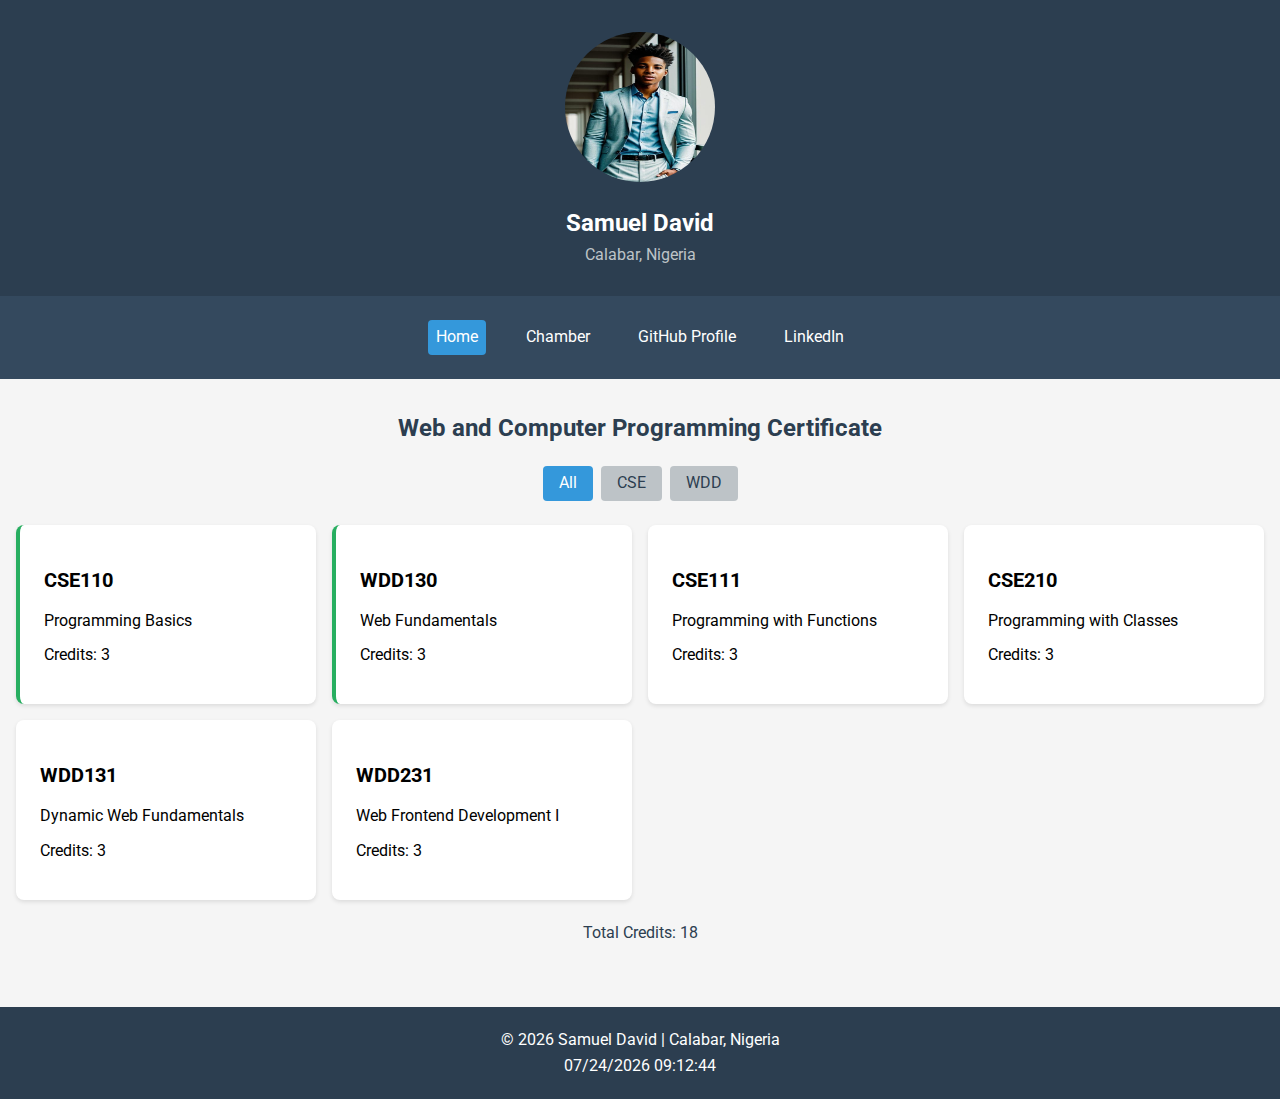
==== index.html @ d095984a "initial commit" ====
<!DOCTYPE html>
<html lang="en">
<head>
  <meta charset="UTF-8">
  <meta name="viewport" content="width=device-width, initial-scale=1.0">
  <meta name="description" content="Course home page for WDD 231 - Web Frontend Development.">
  <meta name="author" content="Samuel David">
  <meta name="keywords" content="WDD 231, Web Frontend Development, HTML, CSS, JavaScript">
  <title>WDD 231 - Course Home Page</title>
  <link rel="stylesheet" href="styles/normalize.css">
  <link rel="stylesheet" href="styles/small.css">
  <link rel="stylesheet" href="styles/larger.css" media="(min-width: 32.5rem)">
  <link href="https://fonts.googleapis.com/css2?family=Roboto:wght@400;700&display=swap" rel="stylesheet">
  <script src="scripts/navigation.js" defer></script>
  <script src="scripts/course.js" defer></script>
</head>
<body>
  <header>
    <img src="images/profile.jpg" alt="Samuel David">
    <h1>Samuel David</h1>
    <p>Calabar, Nigeria</p>
  </header>

  <nav>
    <button id="menu-button" aria-label="Toggle Menu">☰</button>
    <ul>
      <li><a href="#" class="active">Home</a></li>
      <li><a href="#">Chamber</a></li>
      <li><a href="https://github.com/Samzee712">GitHub Profile</a></li>
      <li><a href="https://www.linkedin.com">LinkedIn</a></li>
    </ul>
  </nav>

  <main>
    <section class="certificate">
      <h2>Web and Computer Programming Certificate</h2>
      <div id="course-filters">
        <button data-filter="all" class="active-filter">All</button>
        <button data-filter="cse">CSE</button>
        <button data-filter="wdd">WDD</button>
      </div>
      <div id="course-list"></div>
      <p class="credits">Total Credits: <span id="total-credits">0</span></p>
    </section>
  </main>

  <footer>
    <p>&copy; <span id="currentyear"></span> Samuel David | Calabar, Nigeria</p>
    <p id="lastModified">Last Update: <span id="lastModifiedDate"></span></p>
  </footer>
</body>
</html>
---- styles/small.css ----
/* Base Styles */
body {
  font-family: 'Roboto', sans-serif;
  margin: 0;
  background-color: #f5f5f5;
}

header {
  background-color: #2c3e50;
  color: white;
  text-align: center;
  padding: 1rem;
}

header img {
  width: 120px;
  height: 120px;
  border-radius: 50%;
  margin-bottom: 1rem;
}

header h1 {
  margin: 0.5rem 0;
  font-size: 1.5rem;
}

header p {
  margin: 0;
  color: #bdc3c7;
}

nav {
  background-color: #34495e;
  padding: 1rem;
}

nav ul {
  list-style: none;
  padding: 0;
  margin: 0;
  display: none;
}

nav ul.active {
  display: block;
}

nav ul li {
  margin: 0.5rem 0;
}

nav ul li a {
  color: white;
  text-decoration: none;
  padding: 0.5rem;
  display: block;
}

nav ul li a.active {
  background-color: #3498db;
  border-radius: 4px;
}

main {
  padding: 1rem;
}

.certificate h2 {
  color: #2c3e50;
  text-align: center;
  margin-bottom: 1.5rem;
}

#course-filters {
  display: flex;
  gap: 0.5rem;
  justify-content: center;
  margin-bottom: 1.5rem;
}

#course-filters button {
  padding: 0.5rem 1rem;
  border: none;
  background-color: #bdc3c7;
  color: #2c3e50;
  border-radius: 4px;
  cursor: pointer;
}

#course-filters button.active-filter {
  background-color: #3498db;
  color: white;
}

#course-list {
  display: grid;
  gap: 1rem;
}

.course-card {
  background-color: white;
  padding: 1rem;
  border-radius: 8px;
  box-shadow: 0 2px 4px rgba(0,0,0,0.1);
}

.course-card.completed {
  border-left: 4px solid #27ae60;
}

.credits {
  text-align: center;
  color: #2c3e50;
  margin-top: 1.5rem;
}

footer {
  background-color: #2c3e50;
  color: white;
  text-align: center;
  padding: 1rem;
  margin-top: 2rem;
}

footer p {
  margin: 0.5rem 0;
}
---- styles/larger.css ----
@media (min-width: 32.5rem) {
  nav ul {
    display: flex;
    justify-content: center;
    gap: 2rem;
  }

  nav #menu-button {
    display: none;
  }

  header {
    padding: 2rem;
  }

  header img {
    width: 150px;
    height: 150px;
  }

  #course-list {
    grid-template-columns: repeat(auto-fit, minmax(250px, 1fr));
  }

  .course-card {
    padding: 1.5rem;
  }

  .course-card h3 {
    font-size: 1.25rem;
  }
}
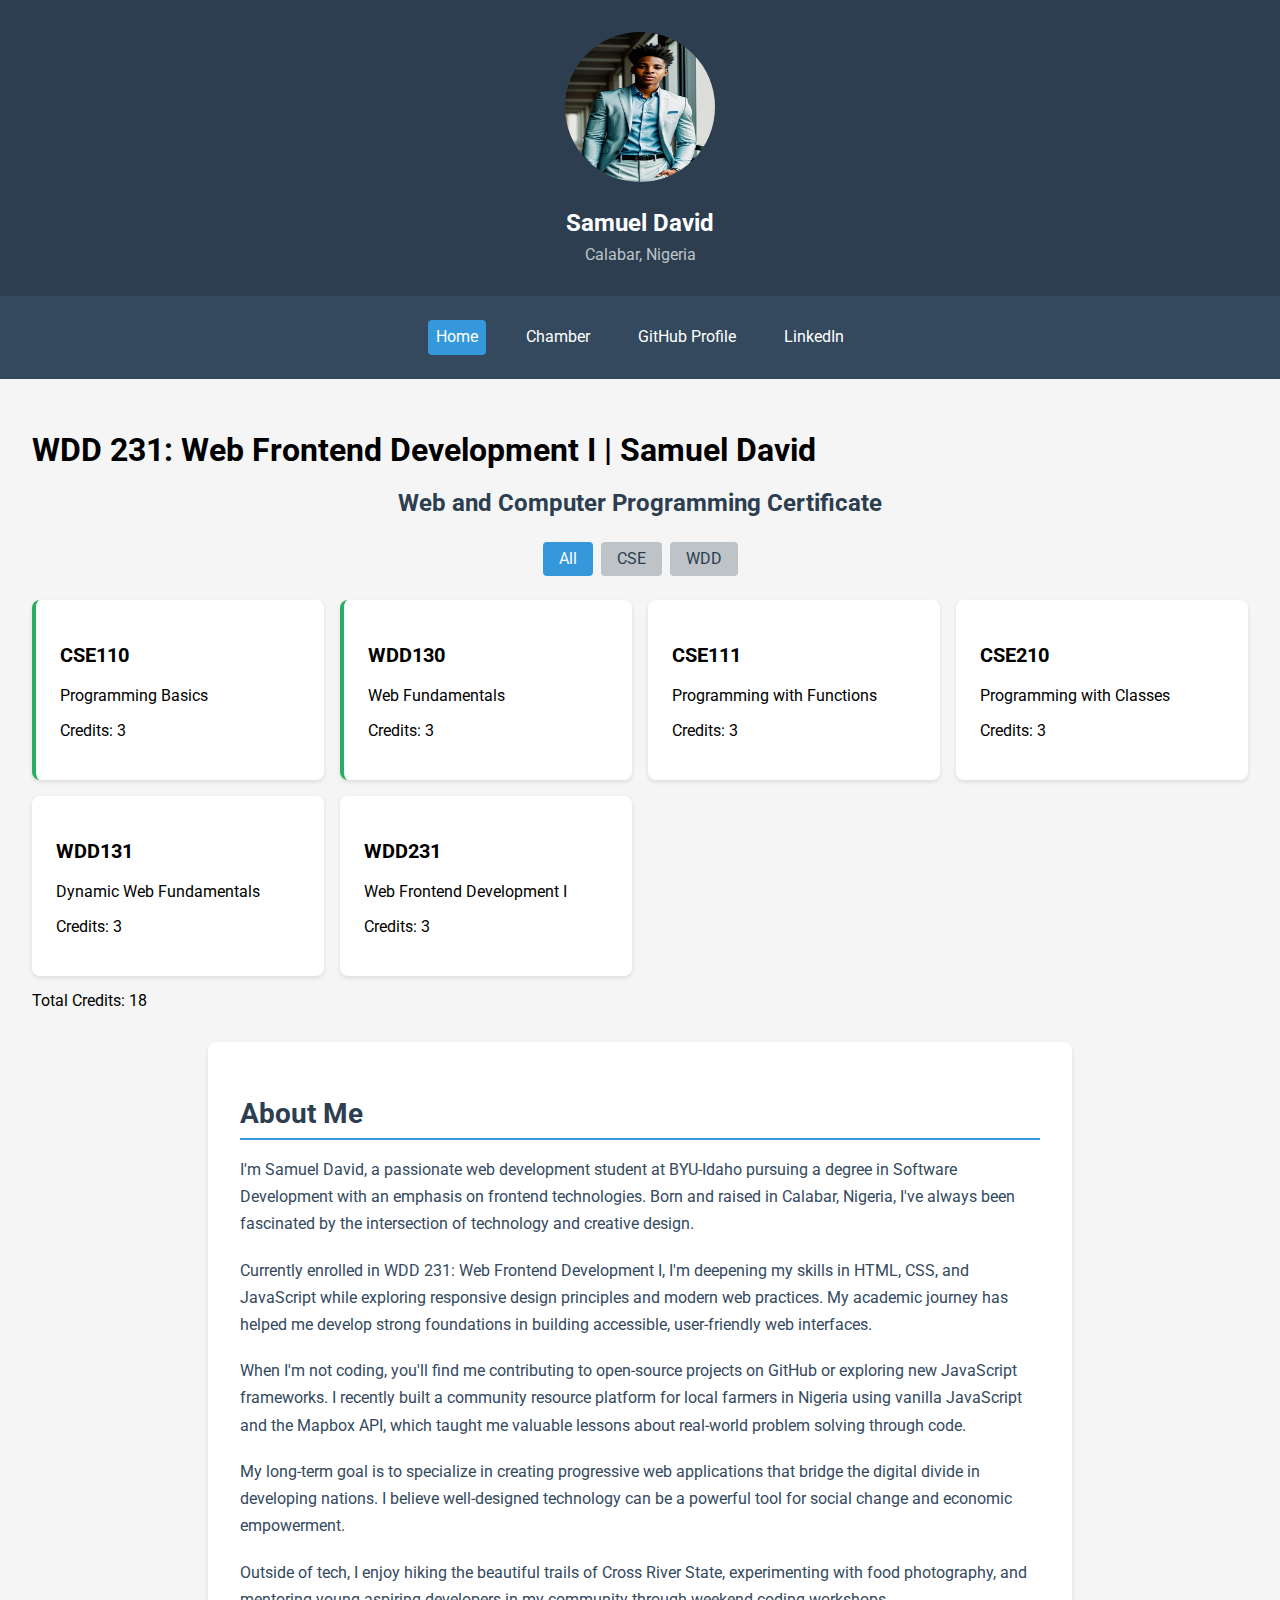
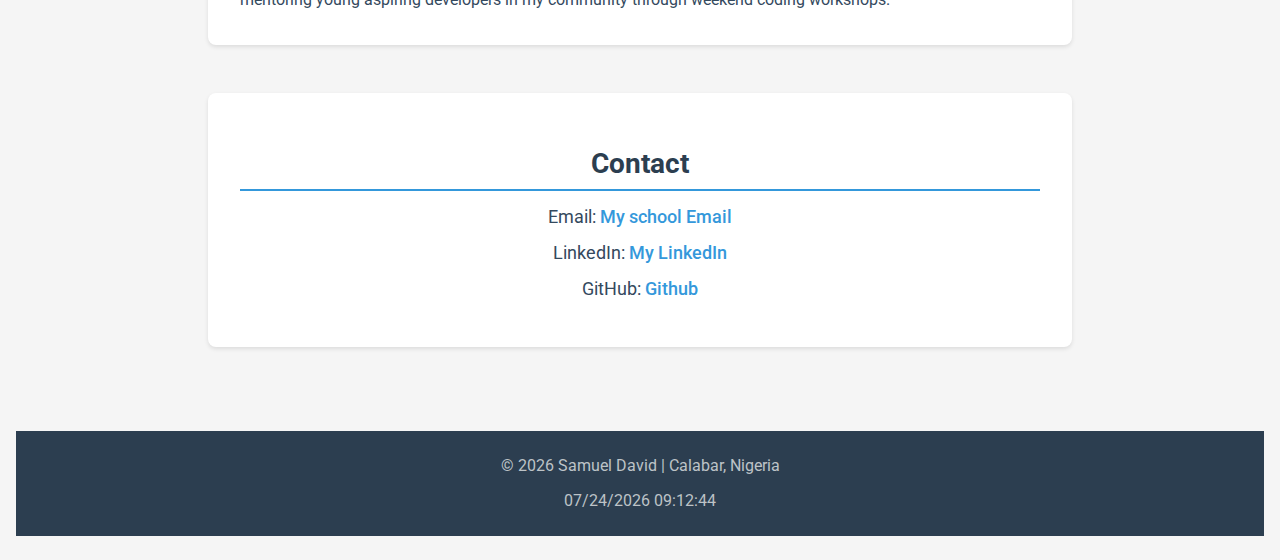
==== commit a88539b9: "corrected" ====
--- a/index.html
+++ b/index.html
@@ -1,19 +1,24 @@
 <!DOCTYPE html>
 <html lang="en">
+
 <head>
   <meta charset="UTF-8">
   <meta name="viewport" content="width=device-width, initial-scale=1.0">
-  <meta name="description" content="Course home page for WDD 231 - Web Frontend Development.">
+  <meta name="description"
+    content="Samuel David's course home page for WDD 231 - Web Frontend Development at BYU-Idaho. Explore projects and assignments.">
   <meta name="author" content="Samuel David">
   <meta name="keywords" content="WDD 231, Web Frontend Development, HTML, CSS, JavaScript">
-  <title>WDD 231 - Course Home Page</title>
+  <title>WDD 231 - Web Frontend Development I | Samuel David</title>
   <link rel="stylesheet" href="styles/normalize.css">
   <link rel="stylesheet" href="styles/small.css">
   <link rel="stylesheet" href="styles/larger.css" media="(min-width: 32.5rem)">
+  <link rel="preconnect" href="https://fonts.googleapis.com">
+  <link rel="preconnect" href="https://fonts.gstatic.com" crossorigin>
   <link href="https://fonts.googleapis.com/css2?family=Roboto:wght@400;700&display=swap" rel="stylesheet">
   <script src="scripts/navigation.js" defer></script>
   <script src="scripts/course.js" defer></script>
 </head>
+
 <body>
   <header>
     <img src="images/profile.jpg" alt="Samuel David">
@@ -32,21 +37,44 @@
   </nav>
 
   <main>
-    <section class="certificate">
-      <h2>Web and Computer Programming Certificate</h2>
-      <div id="course-filters">
-        <button data-filter="all" class="active-filter">All</button>
-        <button data-filter="cse">CSE</button>
-        <button data-filter="wdd">WDD</button>
-      </div>
-      <div id="course-list"></div>
-      <p class="credits">Total Credits: <span id="total-credits">0</span></p>
-    </section>
-  </main>
+    <main>
+      <h1>WDD 231: Web Frontend Development I | Samuel David</h1>
+      <section class="certificate">
+        <h2>Web and Computer Programming Certificate</h2>
+        <div id="course-filters">
+          <button data-filter="all" class="active-filter">All</button>
+          <button data-filter="cse">CSE</button>
+          <button data-filter="wdd">WDD</button>
+        </div>
+        <div id="course-list"></div>
+        <p class="credits">Total Credits: <span id="total-credits">0</span></p>
+      </section>
 
-  <footer>
-    <p>&copy; <span id="currentyear"></span> Samuel David | Calabar, Nigeria</p>
-    <p id="lastModified">Last Update: <span id="lastModifiedDate"></span></p>
-  </footer>
+      <section class="about">
+        <h2>About Me</h2>
+        <p>I'm Samuel David, a passionate web development student at BYU-Idaho pursuing a degree in Software Development with an emphasis on frontend technologies. Born and raised in Calabar, Nigeria, I've always been fascinated by the intersection of technology and creative design.</p>
+      
+        <p>Currently enrolled in WDD 231: Web Frontend Development I, I'm deepening my skills in HTML, CSS, and JavaScript while exploring responsive design principles and modern web practices. My academic journey has helped me develop strong foundations in building accessible, user-friendly web interfaces.</p>
+      
+        <p>When I'm not coding, you'll find me contributing to open-source projects on GitHub or exploring new JavaScript frameworks. I recently built a community resource platform for local farmers in Nigeria using vanilla JavaScript and the Mapbox API, which taught me valuable lessons about real-world problem solving through code.</p>
+      
+        <p>My long-term goal is to specialize in creating progressive web applications that bridge the digital divide in developing nations. I believe well-designed technology can be a powerful tool for social change and economic empowerment.</p>
+      
+        <p>Outside of tech, I enjoy hiking the beautiful trails of Cross River State, experimenting with food photography, and mentoring young aspiring developers in my community through weekend coding workshops.</p>
+      </section>
+
+      <section class="contact">
+        <h2>Contact</h2>
+        <p>Email: <a href="mailto:sdavid1@byupathway.edu">My school Email</a></p>
+        <p>LinkedIn: <a href="https://www.linkedin.com">My LinkedIn</a></p>
+        <p>GitHub: <a href="https://github.com/Samzee712">Github</a></p>
+      </section>
+    </main>
+
+    <footer>
+      <p>&copy; <span id="currentyear"></span> Samuel David | Calabar, Nigeria</p>
+      <p id="lastModified">Last Update: <span id="lastModifiedDate"></span></p>
+    </footer>
 </body>
+
 </html>--- a/styles/small.css
+++ b/styles/small.css
@@ -108,20 +108,108 @@
   border-left: 4px solid #27ae60;
 }
 
-.credits {
-  text-align: center;
-  color: #2c3e50;
-  margin-top: 1.5rem;
-}
-
-footer {
+/* About Section Styling */
+.about {
+  background-color: white;
+  padding: 1.5rem;
+  border-radius: 8px;
+  box-shadow: 0 2px 4px rgba(0,0,0,0.1);
+  margin: 2rem auto;
+  max-width: 800px;
+}
+
+.about h2 {
+  color: #2c3e50;
+  font-size: 1.5rem;
+  margin-bottom: 1rem;
+  border-bottom: 2px solid #3498db;
+  padding-bottom: 0.5rem;
+}
+
+.about p {
+  color: #34495e;
+  line-height: 1.6;
+  margin: 0;
+  font-size: 1rem;
+}
+
+/* Larger Screen Adjustments */
+@media (min-width: 32.5rem) {
+  .about {
+    padding: 2rem;
+    margin: 2rem auto 3rem;
+  }
+
+  .about h2 {
+    font-size: 1.75rem;
+  }
+
+  .about p {
+    margin-bottom: 1.2rem;
+    line-height: 1.7;
+  }
+  
+  .about p:last-child {
+    margin-bottom: 0;
+  }
+}
+/* Contact Section Styling */
+.contact {
+  background-color: white;
+  padding: 1.5rem;
+  border-radius: 8px;
+  box-shadow: 0 2px 4px rgba(0,0,0,0.1);
+  margin: 2rem auto;
+  max-width: 800px;
+  text-align: center;
+}
+
+.contact h2 {
+  color: #2c3e50;
+  font-size: 1.5rem;
+  margin-bottom: 1rem;
+  border-bottom: 2px solid #3498db;
+  padding-bottom: 0.5rem;
+}
+
+.contact p {
+  color: #34495e;
+  margin: 1rem 0;
+}
+
+.contact a {
+  color: #3498db;
+  text-decoration: none;
+  font-weight: 500;
+  transition: color 0.3s ease;
+}
+
+.contact a:hover {
+  color: #2980b9;
+  text-decoration: underline;
+}
+
+/* Larger Screen Adjustments */
+@media (min-width: 32.5rem) {
+  .contact {
+    padding: 2rem;
+    margin: 2rem auto 3rem;
+  }
+
+  .contact h2 {
+    font-size: 1.75rem;
+  }
+
+  .contact p {
+    font-size: 1.1rem;
+  }
+}
+
+footer{
   background-color: #2c3e50;
-  color: white;
-  text-align: center;
-  padding: 1rem;
-  margin-top: 2rem;
-}
-
-footer p {
   margin: 0.5rem 0;
+  text-align: center;
+  color: #bdc3c7;
+  padding: 10px;
+  margin-top: 20px;
 }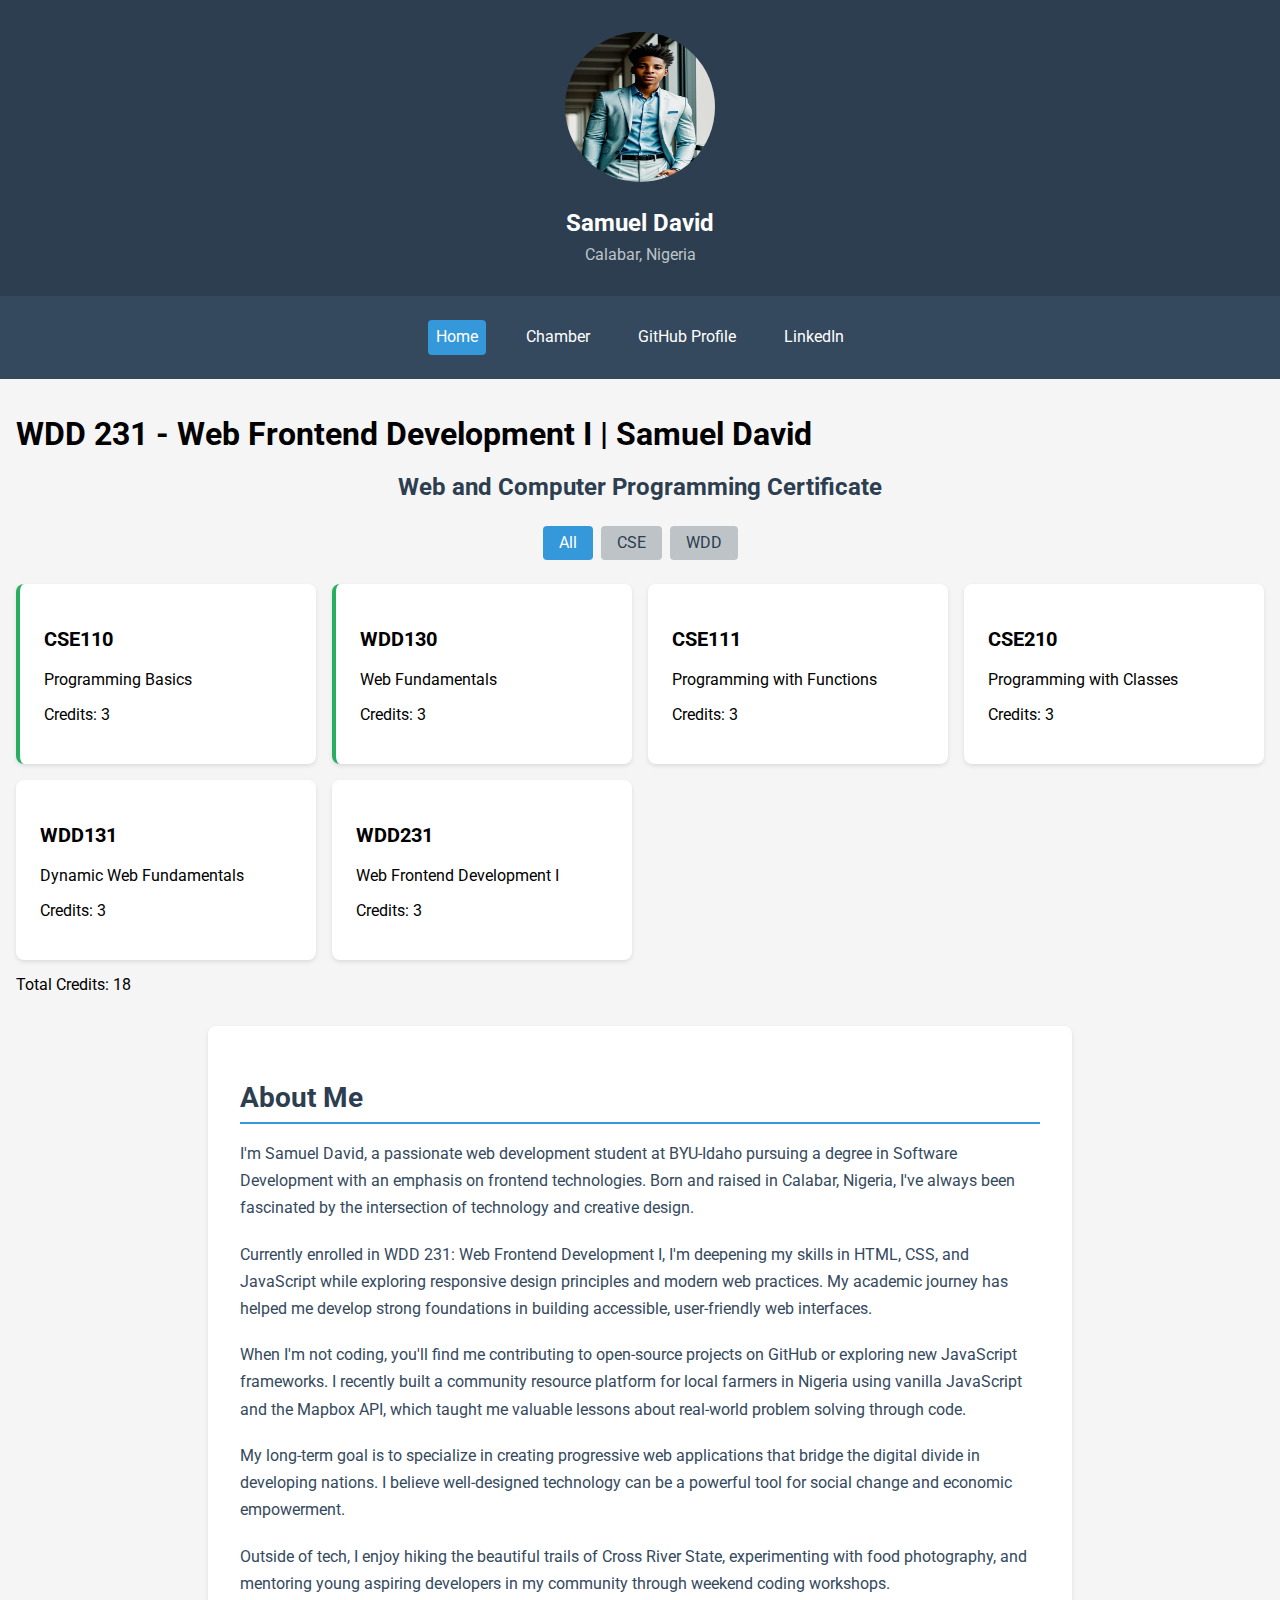
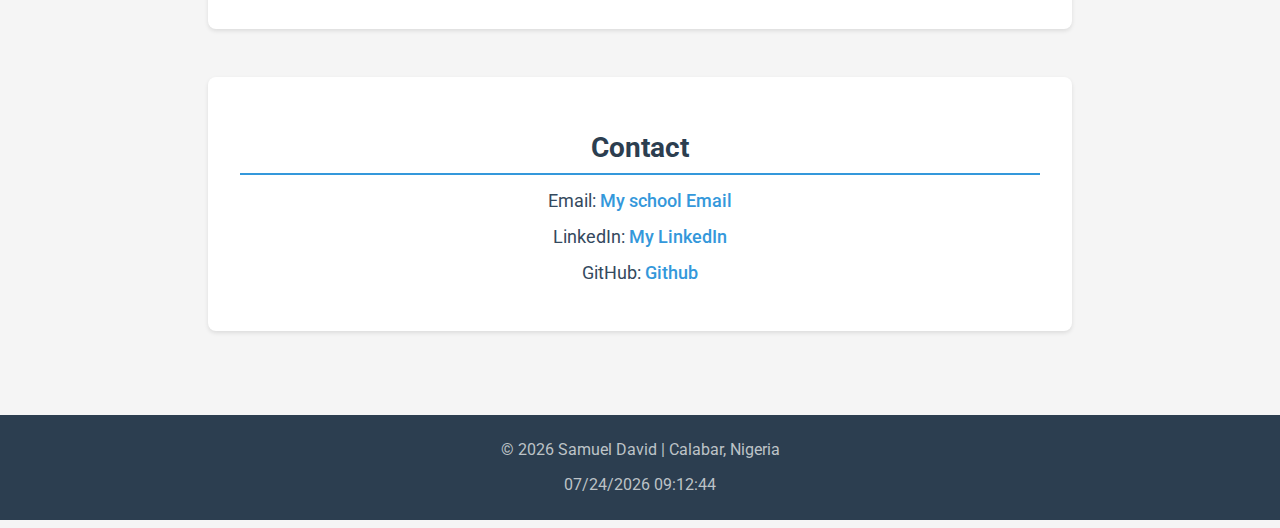
==== commit 901c9544: "new" ====
--- a/index.html
+++ b/index.html
@@ -37,44 +37,52 @@
   </nav>
 
   <main>
-    <main>
-      <h1>WDD 231: Web Frontend Development I | Samuel David</h1>
-      <section class="certificate">
-        <h2>Web and Computer Programming Certificate</h2>
-        <div id="course-filters">
-          <button data-filter="all" class="active-filter">All</button>
-          <button data-filter="cse">CSE</button>
-          <button data-filter="wdd">WDD</button>
-        </div>
-        <div id="course-list"></div>
-        <p class="credits">Total Credits: <span id="total-credits">0</span></p>
-      </section>
+    <h1>WDD 231 - Web Frontend Development I | Samuel David</h1>
+    <section class="certificate">
+      <h2>Web and Computer Programming Certificate</h2>
+      <div id="course-filters">
+        <button data-filter="all" class="active-filter">All</button>
+        <button data-filter="cse">CSE</button>
+        <button data-filter="wdd">WDD</button>
+      </div>
+      <div id="course-list"></div>
+      <p class="credits">Total Credits: <span id="total-credits">0</span></p>
+    </section>
 
-      <section class="about">
-        <h2>About Me</h2>
-        <p>I'm Samuel David, a passionate web development student at BYU-Idaho pursuing a degree in Software Development with an emphasis on frontend technologies. Born and raised in Calabar, Nigeria, I've always been fascinated by the intersection of technology and creative design.</p>
-      
-        <p>Currently enrolled in WDD 231: Web Frontend Development I, I'm deepening my skills in HTML, CSS, and JavaScript while exploring responsive design principles and modern web practices. My academic journey has helped me develop strong foundations in building accessible, user-friendly web interfaces.</p>
-      
-        <p>When I'm not coding, you'll find me contributing to open-source projects on GitHub or exploring new JavaScript frameworks. I recently built a community resource platform for local farmers in Nigeria using vanilla JavaScript and the Mapbox API, which taught me valuable lessons about real-world problem solving through code.</p>
-      
-        <p>My long-term goal is to specialize in creating progressive web applications that bridge the digital divide in developing nations. I believe well-designed technology can be a powerful tool for social change and economic empowerment.</p>
-      
-        <p>Outside of tech, I enjoy hiking the beautiful trails of Cross River State, experimenting with food photography, and mentoring young aspiring developers in my community through weekend coding workshops.</p>
-      </section>
+    <section class="about">
+      <h2>About Me</h2>
+      <p>I'm Samuel David, a passionate web development student at BYU-Idaho pursuing a degree in Software Development
+        with an emphasis on frontend technologies. Born and raised in Calabar, Nigeria, I've always been fascinated by
+        the intersection of technology and creative design.</p>
 
-      <section class="contact">
-        <h2>Contact</h2>
-        <p>Email: <a href="mailto:sdavid1@byupathway.edu">My school Email</a></p>
-        <p>LinkedIn: <a href="https://www.linkedin.com">My LinkedIn</a></p>
-        <p>GitHub: <a href="https://github.com/Samzee712">Github</a></p>
-      </section>
-    </main>
+      <p>Currently enrolled in WDD 231: Web Frontend Development I, I'm deepening my skills in HTML, CSS, and JavaScript
+        while exploring responsive design principles and modern web practices. My academic journey has helped me develop
+        strong foundations in building accessible, user-friendly web interfaces.</p>
 
-    <footer>
-      <p>&copy; <span id="currentyear"></span> Samuel David | Calabar, Nigeria</p>
-      <p id="lastModified">Last Update: <span id="lastModifiedDate"></span></p>
-    </footer>
+      <p>When I'm not coding, you'll find me contributing to open-source projects on GitHub or exploring new JavaScript
+        frameworks. I recently built a community resource platform for local farmers in Nigeria using vanilla JavaScript
+        and the Mapbox API, which taught me valuable lessons about real-world problem solving through code.</p>
+
+      <p>My long-term goal is to specialize in creating progressive web applications that bridge the digital divide in
+        developing nations. I believe well-designed technology can be a powerful tool for social change and economic
+        empowerment.</p>
+
+      <p>Outside of tech, I enjoy hiking the beautiful trails of Cross River State, experimenting with food photography,
+        and mentoring young aspiring developers in my community through weekend coding workshops.</p>
+    </section>
+
+    <section class="contact">
+      <h2>Contact</h2>
+      <p>Email: <a href="mailto:sdavid1@byupathway.edu">My school Email</a></p>
+      <p>LinkedIn: <a href="https://www.linkedin.com">My LinkedIn</a></p>
+      <p>GitHub: <a href="https://github.com/Samzee712">Github</a></p>
+    </section>
+  </main>
+
+  <footer>
+    <p>&copy; <span id="currentyear"></span> Samuel David | Calabar, Nigeria</p>
+    <p id="lastModified">Last Update: <span id="lastModifiedDate"></span></p>
+  </footer>
 </body>
 
 </html>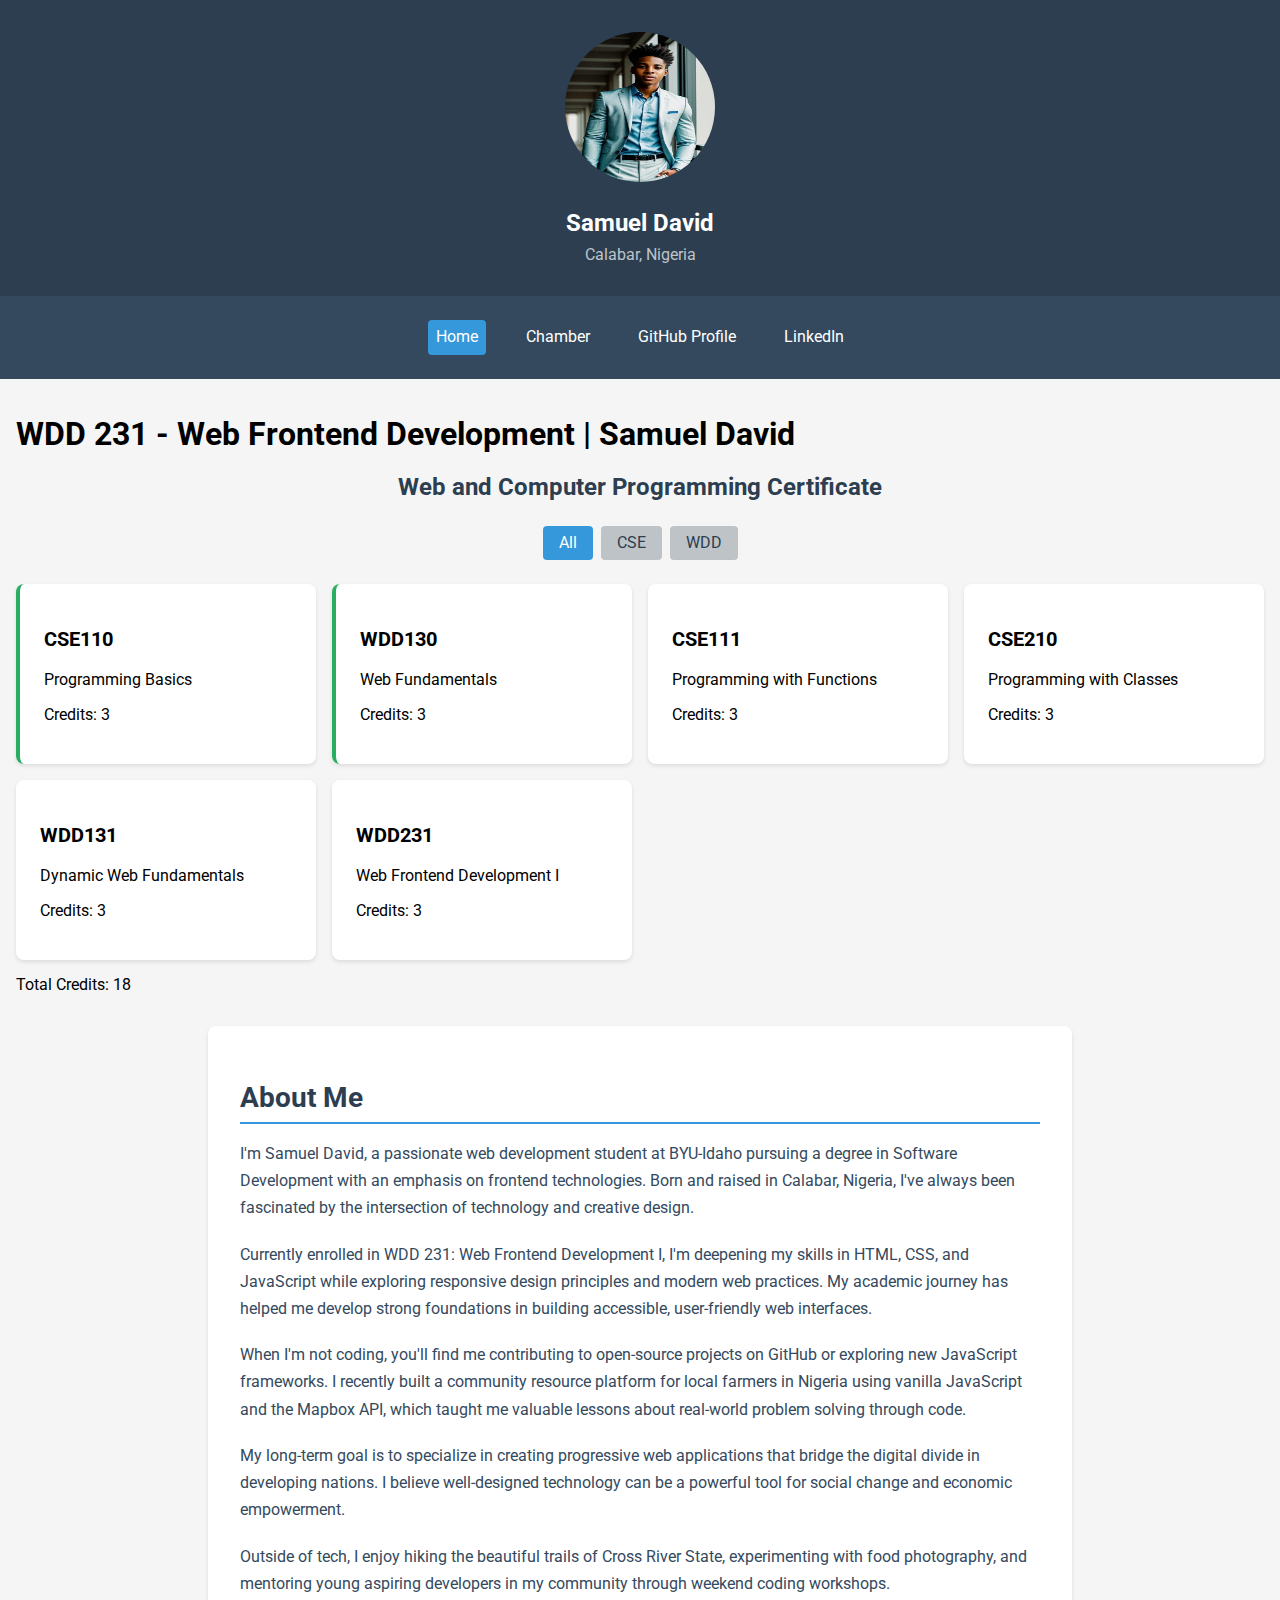
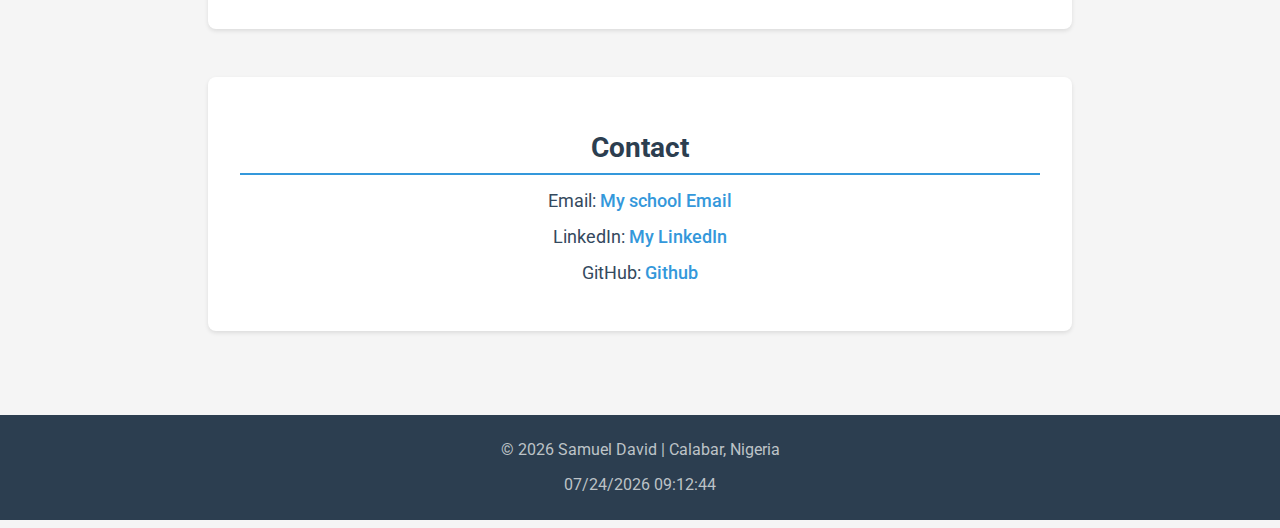
==== commit ced578e4: "cleared" ====
--- a/index.html
+++ b/index.html
@@ -4,11 +4,10 @@
 <head>
   <meta charset="UTF-8">
   <meta name="viewport" content="width=device-width, initial-scale=1.0">
-  <meta name="description"
-    content="Samuel David's course home page for WDD 231 - Web Frontend Development at BYU-Idaho. Explore projects and assignments.">
+  <meta name="description" content="Samuel David's portfolio for WDD 231 - Web Frontend Development I at BYU-Idaho. Explore projects in HTML, CSS, JavaScript, and responsive design.">
   <meta name="author" content="Samuel David">
   <meta name="keywords" content="WDD 231, Web Frontend Development, HTML, CSS, JavaScript">
-  <title>WDD 231 - Web Frontend Development I | Samuel David</title>
+  <title>WDD 231 - Web Frontend Development | Samuel David</title>
   <link rel="stylesheet" href="styles/normalize.css">
   <link rel="stylesheet" href="styles/small.css">
   <link rel="stylesheet" href="styles/larger.css" media="(min-width: 32.5rem)">
@@ -37,7 +36,7 @@
   </nav>
 
   <main>
-    <h1>WDD 231 - Web Frontend Development I | Samuel David</h1>
+    <h1>WDD 231 - Web Frontend Development | Samuel David</h1>
     <section class="certificate">
       <h2>Web and Computer Programming Certificate</h2>
       <div id="course-filters">
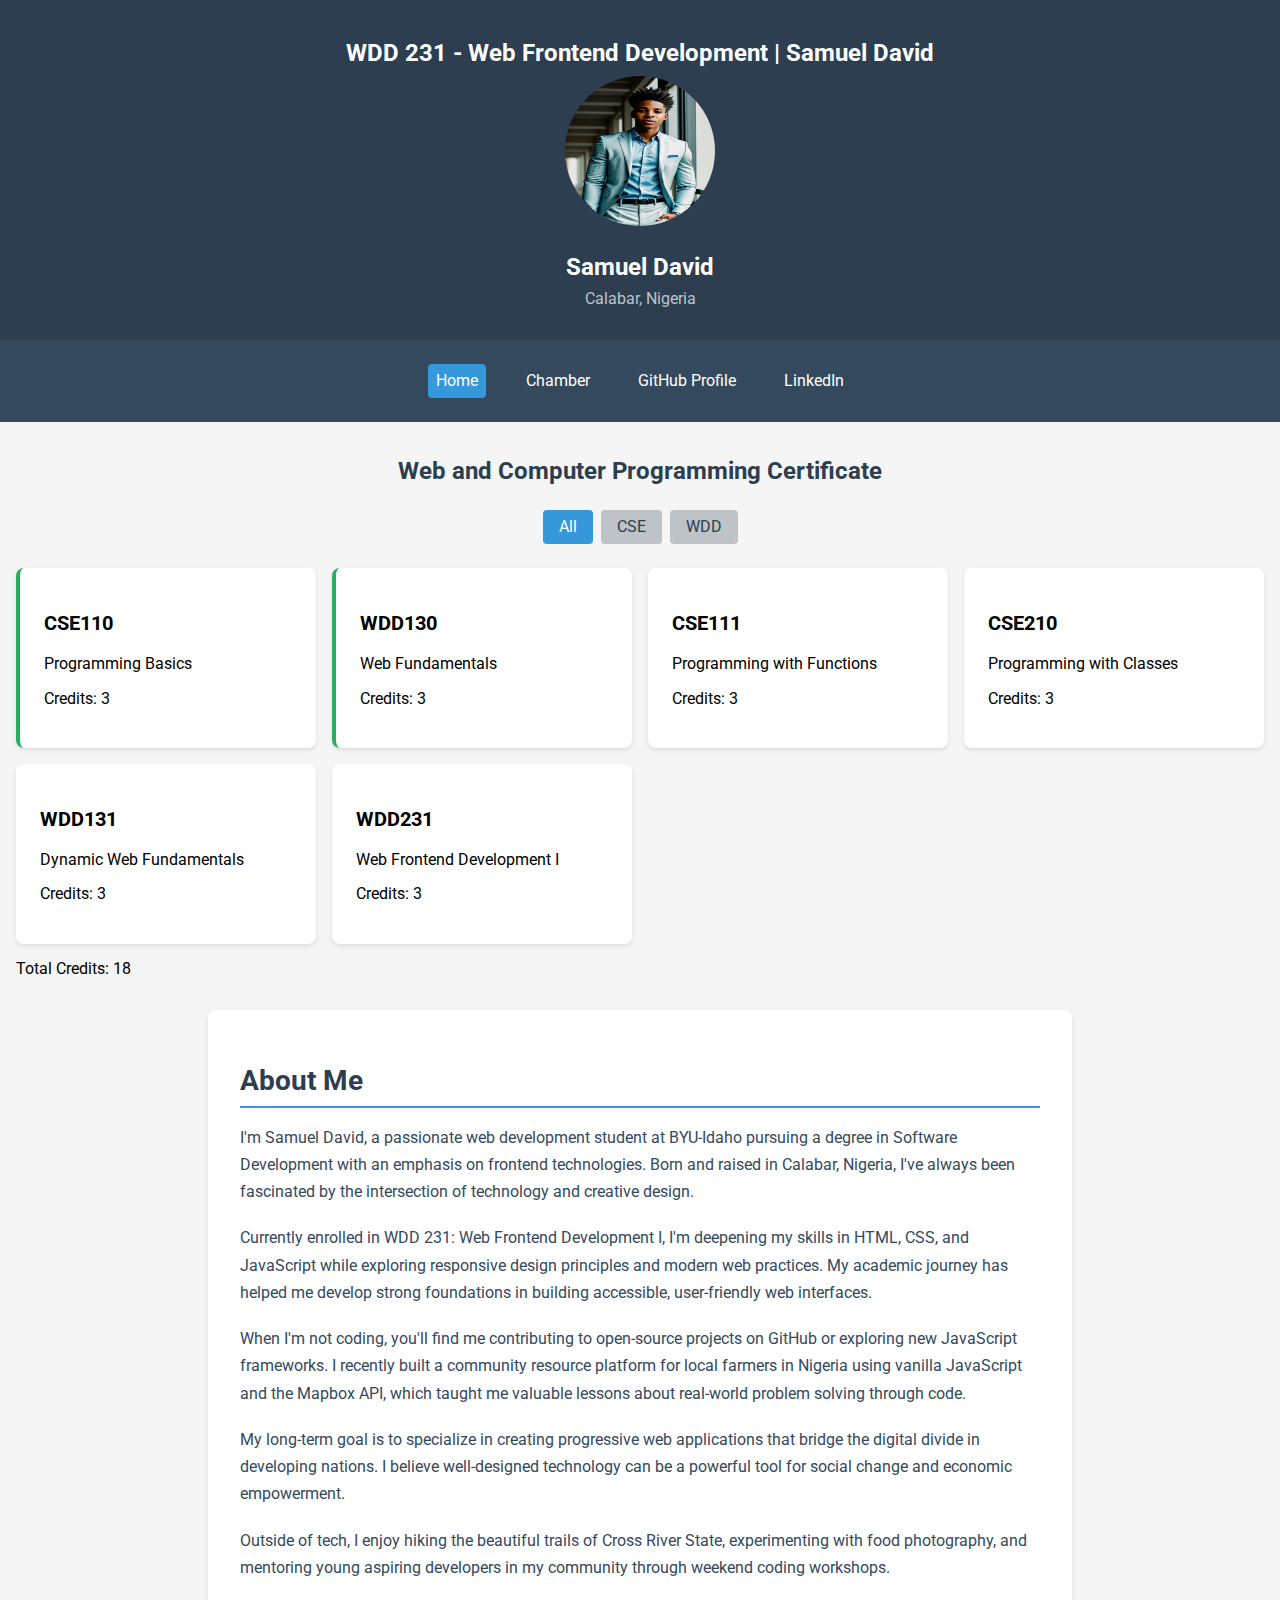
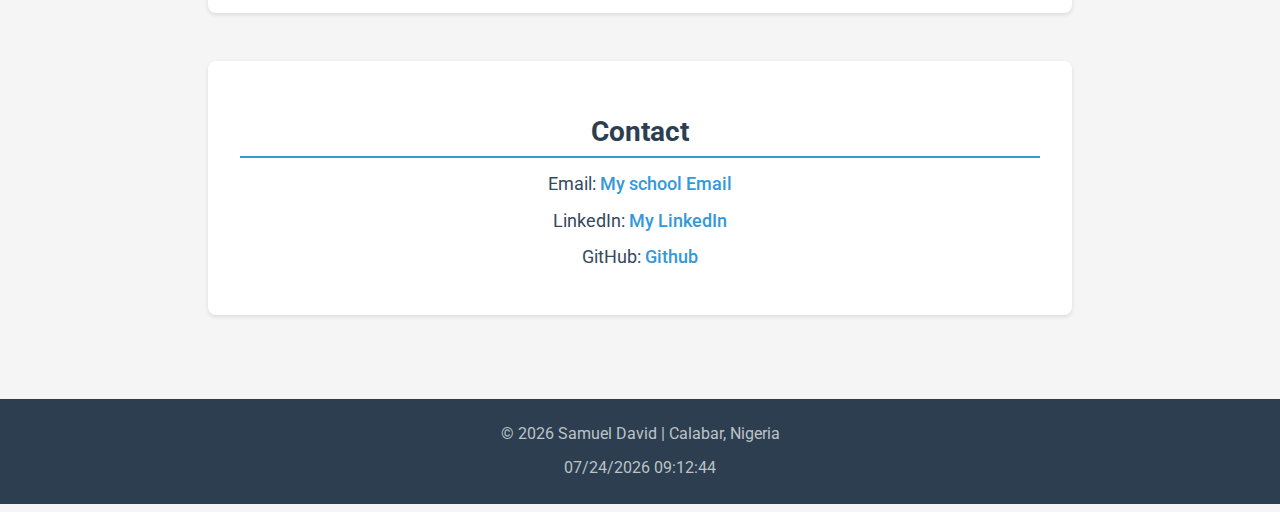
==== commit 8346f6c3: "Great" ====
--- a/index.html
+++ b/index.html
@@ -20,6 +20,7 @@
 
 <body>
   <header>
+     <h1>WDD 231 - Web Frontend Development | Samuel David</h1>
     <img src="images/profile.jpg" alt="Samuel David">
     <h1>Samuel David</h1>
     <p>Calabar, Nigeria</p>
@@ -36,7 +37,6 @@
   </nav>
 
   <main>
-    <h1>WDD 231 - Web Frontend Development | Samuel David</h1>
     <section class="certificate">
       <h2>Web and Computer Programming Certificate</h2>
       <div id="course-filters">
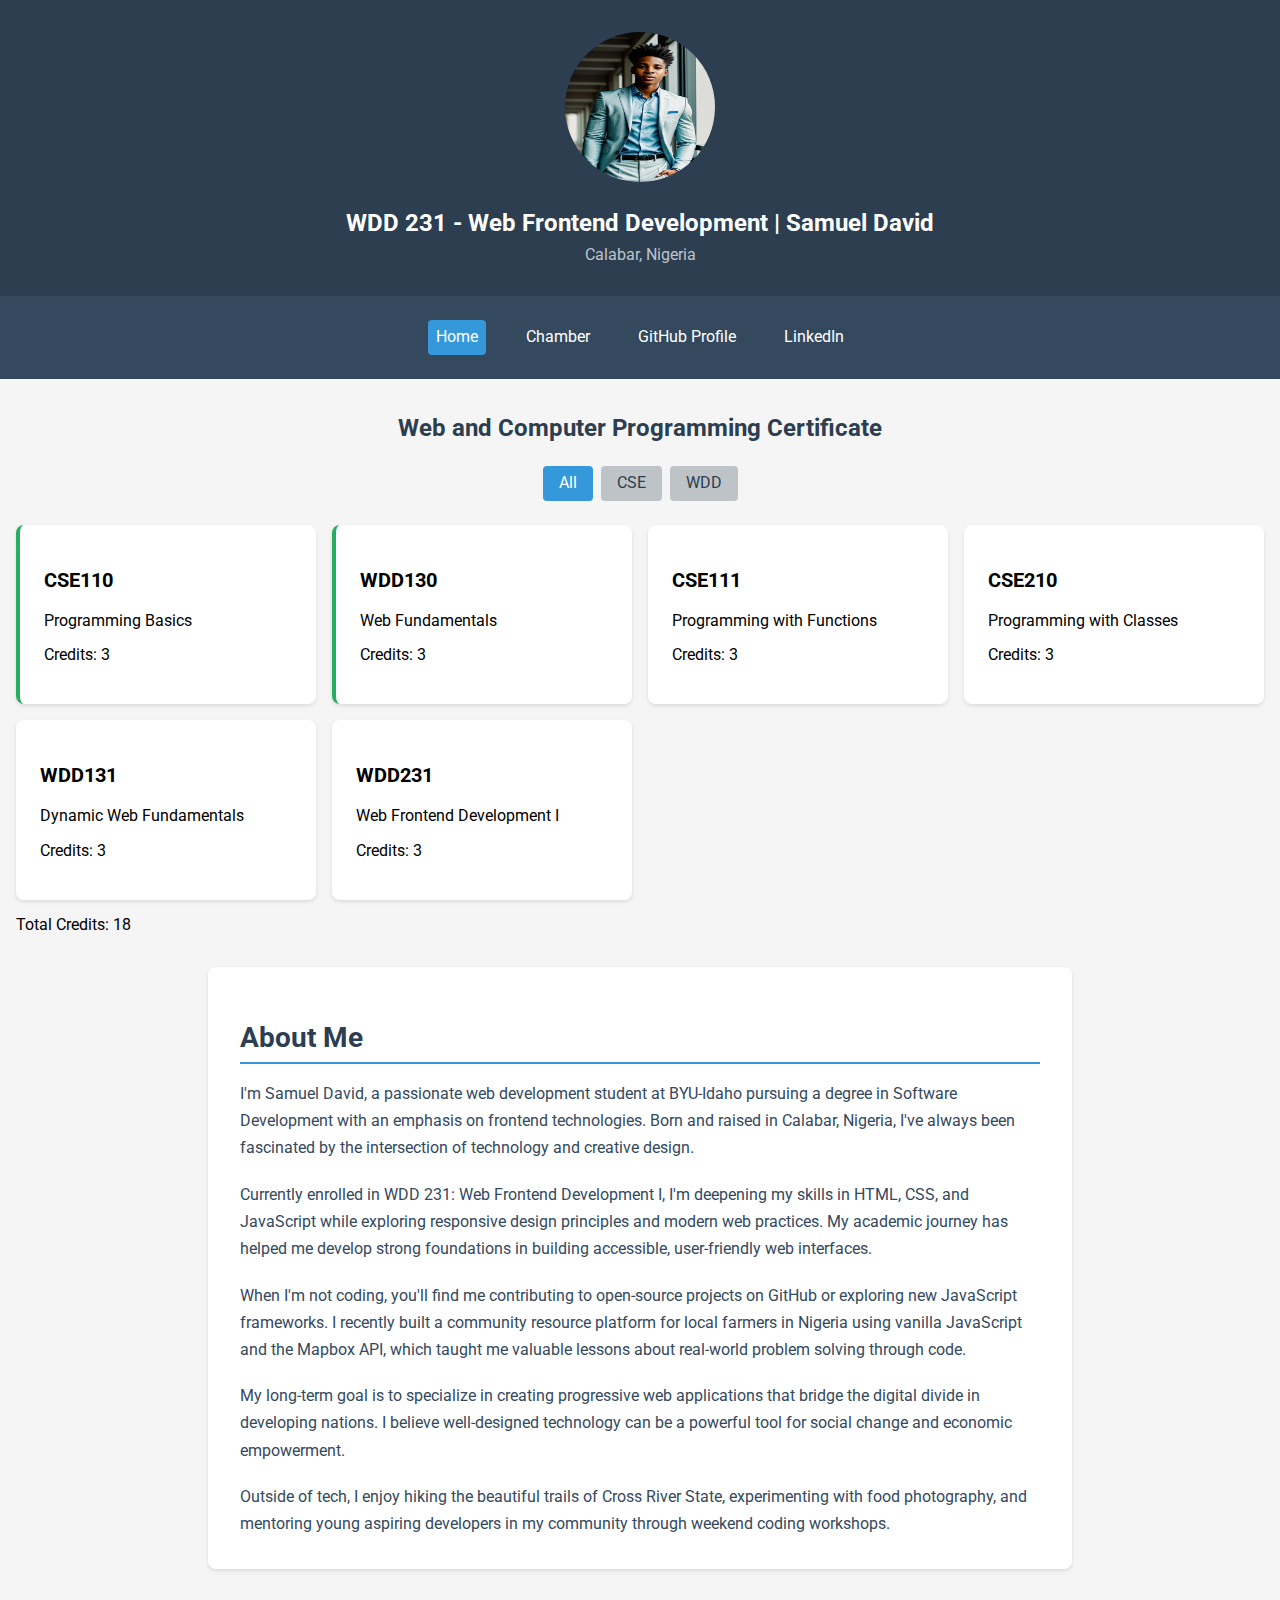
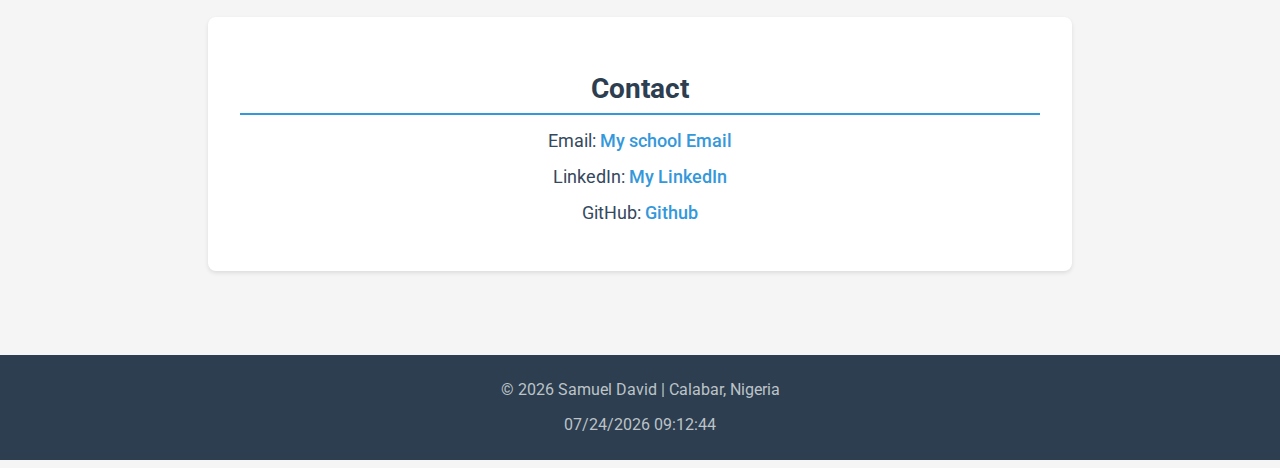
==== commit 12e92001: "init" ====
--- a/index.html
+++ b/index.html
@@ -20,9 +20,8 @@
 
 <body>
   <header>
-     <h1>WDD 231 - Web Frontend Development | Samuel David</h1>
     <img src="images/profile.jpg" alt="Samuel David">
-    <h1>Samuel David</h1>
+    <h1>WDD 231 - Web Frontend Development | Samuel David</h1>
     <p>Calabar, Nigeria</p>
   </header>
 
